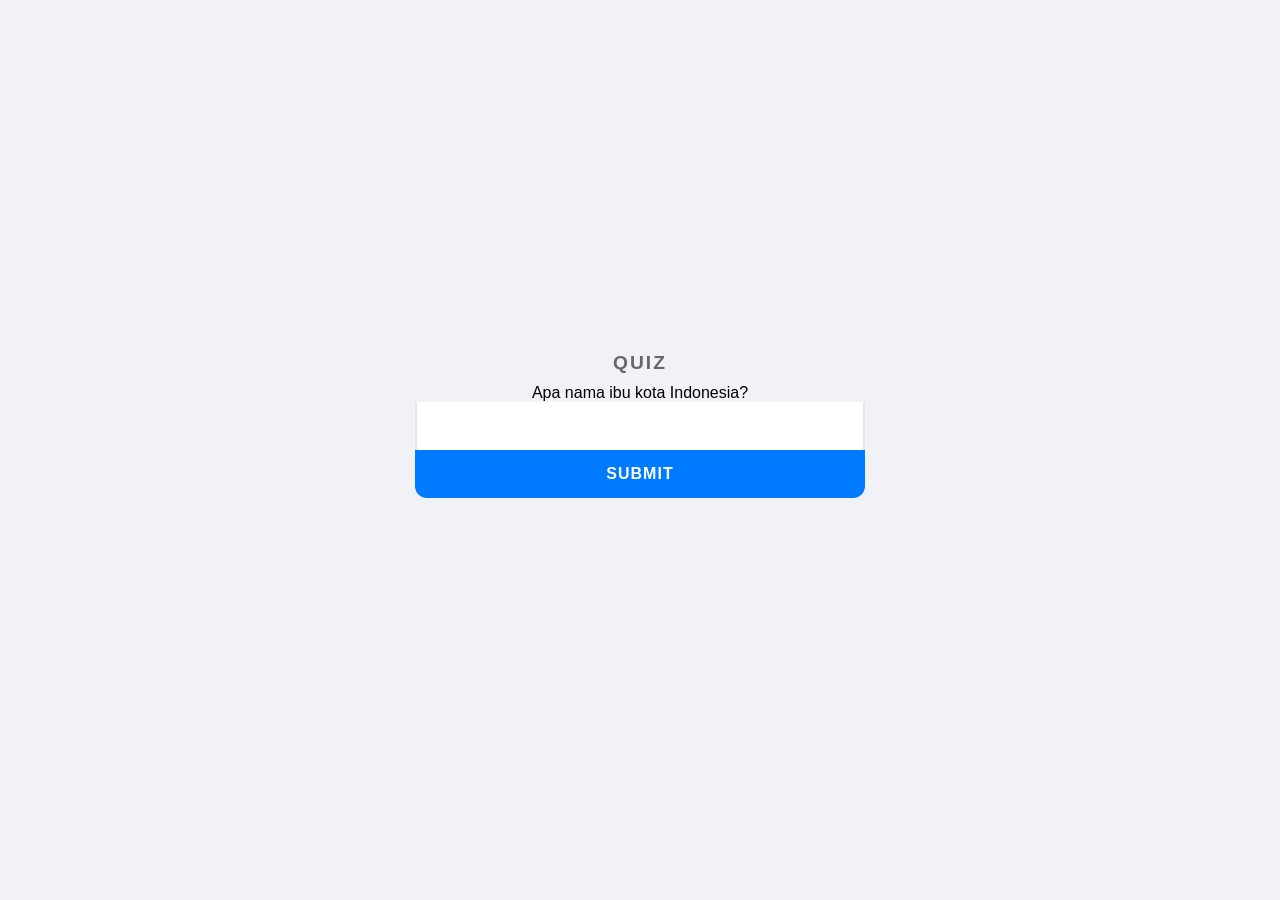
==== index.html @ 9b990f70 "test" ====
<!DOCTYPE html>
<html lang="en">
<head>
    <meta charset="UTF-8">
    <meta name="viewport" content="width=device-width, initial-scale=1.0">
    <title>quiz kecil kecilan</title>
    <style>
    /* 1. Reset Dasar & Font */
    * {
        margin: 0;
        padding: 0;
        box-sizing: border-box;
        font-family: 'Segoe UI', Tahoma, Geneva, Verdana, sans-serif;
    }

    /* 2. Layout Background Utama */
    body {
        background-color: #f0f2f5;
        min-height: 100vh;
        display: flex;
        flex-direction: column;
        justify-content: center;
        align-items: center;
        padding: 20px;
    }

    /* Header Judul Kuis Utama */
    body > h2:first-of-type {
        font-size: 1.2rem;
        text-transform: uppercase;
        letter-spacing: 2px;
        color: #65676b;
        margin-bottom: 10px;
    }

    /* 3. Wadah Kuis (Quiz Card) */
    /* Membuat semua elemen di dalam body menyatu dalam satu kotak rapi */
    body > h2:nth-of-type(2), 
    #inputUser, 
    #submitBtn, 
    #result {
        width: 100%;
        max-width: 450px;
    }

    /* Pertanyaan Kuis */
    body > h2:nth-of-type(2) {
        background-color: #ffffff;
        color: #1c1e21;
        font-size: 1.4rem;
        font-weight: 600;
        padding: 30px 25px 20px 25px;
        border-radius: 12px 12px 0 0;
        text-align: center;
        border-bottom: 1px solid #e4e6eb;
    }

    /* 4. Elemen Input Teks */
    #inputUser {
        background-color: #ffffff;
        border: 2px solid #e4e6eb;
        padding: 15px;
        font-size: 1rem;
        outline: none;
        transition: all 0.3s ease;
        text-align: center;
        border-top: none;
        border-bottom: none;
    }

    /* Efek saat kolom input diklik oleh user */
    #inputUser:focus {
        border-color: #007bff;
        background-color: #f8f9fa;
    }

    /* 5. Tombol Submit */
    #submitBtn {
        background-color: #007bff;
        color: white;
        border: none;
        padding: 15px;
        font-size: 1rem;
        font-weight: bold;
        cursor: pointer;
        border-radius: 0 0 12px 12px;
        transition: background-color 0.2s ease;
        text-transform: uppercase;
        letter-spacing: 1px;
    }

    /* Efek saat tombol diarahkan kursor (hover) */
    #submitBtn:hover {
        background-color: #0056b3;
    }

    /* Efek saat tombol ditekan */
    #submitBtn:active {
        transform: scale(0.98);
    }

    /* 6. Kotak Penampung Hasil (Result) */
    #result {
        margin-top: 20px;
        padding: 15px;
        border-radius: 8px;
        text-align: center;
        font-weight: 600;
        font-size: 1.1rem;
        transition: all 0.3s ease;
    }
</style>

</head>
<body>
    <h2>quiz</h2>
    <div id="quiz"></div>
    <input id="inputUser" type="text">
    <button id="submitBtn">submit</button>
    <div id="result"></div>
    <script src="index.js"></script>
</body>
</html>
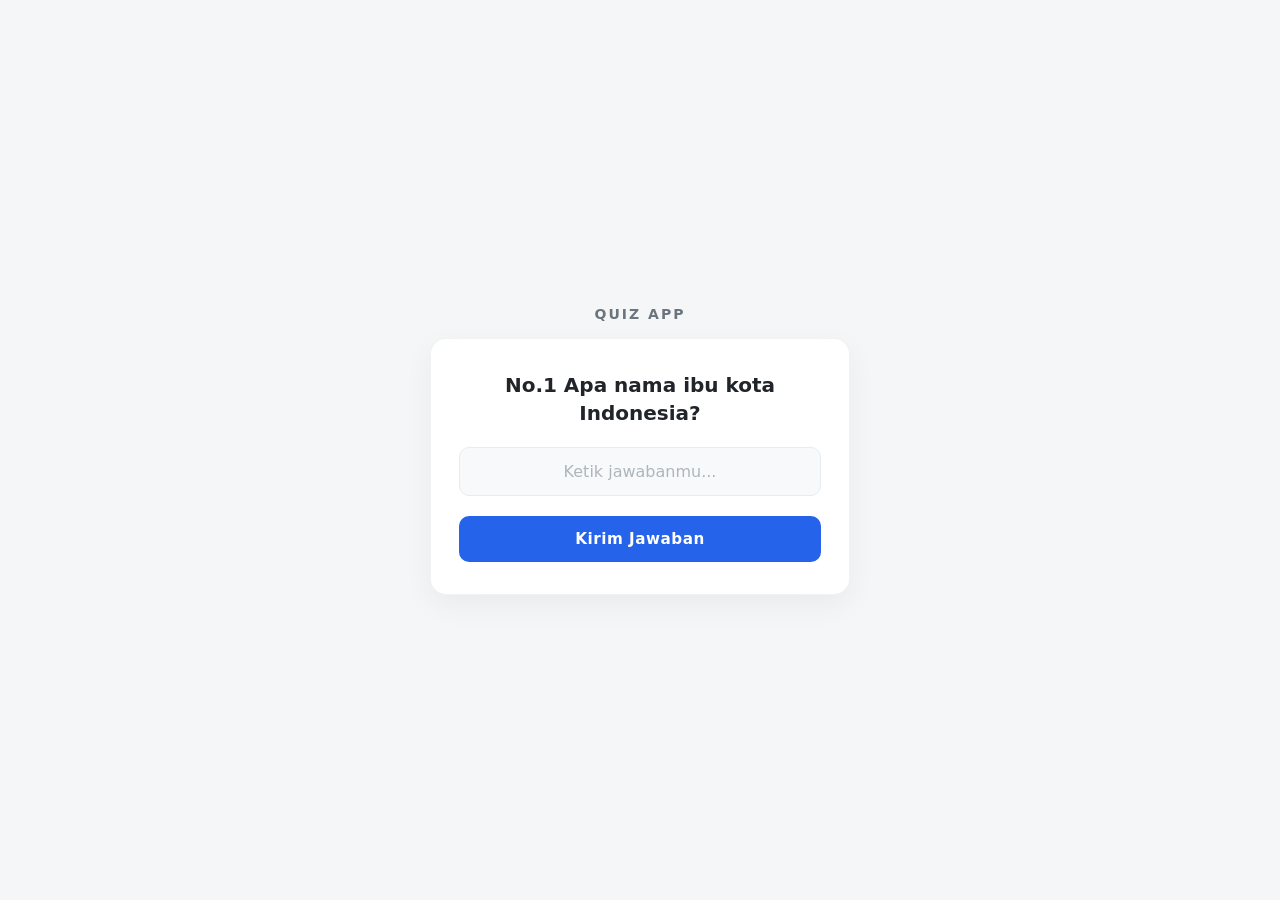
==== commit fd1ddfcc: "feat: sekarang notifikasi salah,benar,invalid pakai function dan settimeout yang lebih rapih dan men" ====
--- a/index.html
+++ b/index.html
@@ -1,123 +1,163 @@
 <!DOCTYPE html>
-<html lang="en">
+<html lang="id">
 <head>
     <meta charset="UTF-8">
     <meta name="viewport" content="width=device-width, initial-scale=1.0">
-    <title>quiz kecil kecilan</title>
+    <title>Quiz Kecil-Kecilan</title>
     <style>
-    /* 1. Reset Dasar & Font */
-    * {
-        margin: 0;
-        padding: 0;
-        box-sizing: border-box;
-        font-family: 'Segoe UI', Tahoma, Geneva, Verdana, sans-serif;
-    }
+        /* 1. Reset & Font Utama */
+        * {
+            margin: 0;
+            padding: 0;
+            box-sizing: border-box;
+            font-family: 'Inter', system-ui, -apple-system, BlinkMacSystemFont, 'Segoe UI', Roboto, sans-serif;
+        }
 
-    /* 2. Layout Background Utama */
-    body {
-        background-color: #f0f2f5;
-        min-height: 100vh;
-        display: flex;
-        flex-direction: column;
-        justify-content: center;
-        align-items: center;
-        padding: 20px;
-    }
+        /* 2. Layout Background Utama */
+        body {
+            background-color: #f4f6f8;
+            color: #1a1d20;
+            min-height: 100vh;
+            display: flex;
+            flex-direction: column;
+            justify-content: center;
+            align-items: center;
+            padding: 20px;
+        }
 
-    /* Header Judul Kuis Utama */
-    body > h2:first-of-type {
-        font-size: 1.2rem;
-        text-transform: uppercase;
-        letter-spacing: 2px;
-        color: #65676b;
-        margin-bottom: 10px;
-    }
+        /* Header Judul Utama */
+        body > h2:first-of-type {
+            font-size: 0.875rem;
+            text-transform: uppercase;
+            letter-spacing: 2px;
+            color: #6c757d;
+            font-weight: 700;
+            margin-bottom: 16px;
+        }
 
-    /* 3. Wadah Kuis (Quiz Card) */
-    /* Membuat semua elemen di dalam body menyatu dalam satu kotak rapi */
-    body > h2:nth-of-type(2), 
-    #inputUser, 
-    #submitBtn, 
-    #result {
-        width: 100%;
-        max-width: 450px;
-    }
+        /* 3. Kartu Kuis Utama (Wrapper) */
+        .quiz-card {
+            background: #ffffff;
+            width: 100%;
+            max-width: 420px;
+            border-radius: 16px;
+            padding: 32px 28px;
+            box-shadow: 0 10px 30px rgba(0, 0, 0, 0.05);
+            border: 1px solid rgba(0, 0, 0, 0.05);
+            display: flex;
+            flex-direction: column;
+            gap: 20px;
+        }
 
-    /* Pertanyaan Kuis */
-    body > h2:nth-of-type(2) {
-        background-color: #ffffff;
-        color: #1c1e21;
-        font-size: 1.4rem;
-        font-weight: 600;
-        padding: 30px 25px 20px 25px;
-        border-radius: 12px 12px 0 0;
-        text-align: center;
-        border-bottom: 1px solid #e4e6eb;
-    }
+        /* Pertanyaan Kuis */
+        #quiz {
+            font-size: 1.25rem;
+            font-weight: 600;
+            color: #212529;
+            text-align: center;
+            line-height: 1.4;
+        }
 
-    /* 4. Elemen Input Teks */
-    #inputUser {
-        background-color: #ffffff;
-        border: 2px solid #e4e6eb;
-        padding: 15px;
-        font-size: 1rem;
-        outline: none;
-        transition: all 0.3s ease;
-        text-align: center;
-        border-top: none;
-        border-bottom: none;
-    }
+        /* 4. Elemen Input Teks */
+        #inputUser {
+            width: 100%;
+            background-color: #f8f9fa;
+            border: 1.5px solid #e9ecef;
+            padding: 14px 16px;
+            font-size: 1rem;
+            border-radius: 10px;
+            outline: none;
+            transition: all 0.2s ease;
+            text-align: center;
+            color: #212529;
+        }
 
-    /* Efek saat kolom input diklik oleh user */
-    #inputUser:focus {
-        border-color: #007bff;
-        background-color: #f8f9fa;
-    }
+        #inputUser::placeholder {
+            color: #adb5bd;
+        }
 
-    /* 5. Tombol Submit */
-    #submitBtn {
-        background-color: #007bff;
-        color: white;
-        border: none;
-        padding: 15px;
-        font-size: 1rem;
-        font-weight: bold;
-        cursor: pointer;
-        border-radius: 0 0 12px 12px;
-        transition: background-color 0.2s ease;
-        text-transform: uppercase;
-        letter-spacing: 1px;
-    }
+        /* Efek Focus Input */
+        #inputUser:focus {
+            border-color: #3b82f6;
+            background-color: #ffffff;
+            box-shadow: 0 0 0 4px rgba(59, 130, 246, 0.15);
+        }
 
-    /* Efek saat tombol diarahkan kursor (hover) */
-    #submitBtn:hover {
-        background-color: #0056b3;
-    }
+        /* 5. Tombol Submit */
+        #submitBtn {
+            width: 100%;
+            background-color: #2563eb;
+            color: #ffffff;
+            border: none;
+            padding: 14px;
+            font-size: 0.95rem;
+            font-weight: 600;
+            cursor: pointer;
+            border-radius: 10px;
+            transition: all 0.2s ease;
+            letter-spacing: 0.5px;
+        }
 
-    /* Efek saat tombol ditekan */
-    #submitBtn:active {
-        transform: scale(0.98);
-    }
+        #submitBtn:hover {
+            background-color: #1d4ed8;
+            box-shadow: 0 4px 12px rgba(37, 99, 235, 0.25);
+        }
 
-    /* 6. Kotak Penampung Hasil (Result) */
-    #result {
-        margin-top: 20px;
-        padding: 15px;
-        border-radius: 8px;
-        text-align: center;
-        font-weight: 600;
-        font-size: 1.1rem;
-        transition: all 0.3s ease;
-    }
-</style>
+        #submitBtn:active {
+            transform: scale(0.98);
+        }
 
+        /* 6. Kotak Penampung Hasil (Result) */
+        #result {
+            width: 100%;
+            max-width: 420px;
+            margin-top: 16px;
+            padding: 14px;
+            border-radius: 10px;
+            text-align: center;
+            font-weight: 600;
+            font-size: 0.95rem;
+            transition: all 0.3s ease;
+            display: none; /* Sembunyikan jika belum ada isi */
+        }
+
+        /* Class bantuan yang bisa kamu panggil via index.js */
+        #result.correct {
+            display: block;
+            background-color: #d1fae5;
+            color: #065f46;
+            border: 1px solid #a7f3d0;
+        }
+
+        #result.wrong {
+            display: block;
+            background-color: #fee2e2;
+            color: #991b1b;
+            border: 1px solid #fca5a5;
+        }
+        /* Style untuk kondisi input tidak valid / kosong */
+        #result.invalid {
+            display: block;
+            background-color: #fffbebf5; /* Kuning soft */
+            color: #b45309;             /* Teks oranye gelap */
+            border: 1px solid #fcd34d;  /* Border kuning emas */
+        }
+
+
+    </style>
 </head>
 <body>
-    <h2>quiz</h2>
-    <div id="quiz"></div>
-    <input id="inputUser" type="text">
-    <button id="submitBtn">submit</button>
+
+    <h2>Quiz App</h2>
+
+    <main class="quiz-card">
+        <div id="quiz">Pertanyaan kuis akan muncul di sini...</div>
+        <input id="inputUser" type="text" placeholder="Ketik jawabanmu..." autocomplete="off">
+        <button id="submitBtn">Kirim Jawaban</button>
+    </main>
+
     <div id="result"></div>
+
     <script src="index.js"></script>
 </body>
-</html>
+</html>
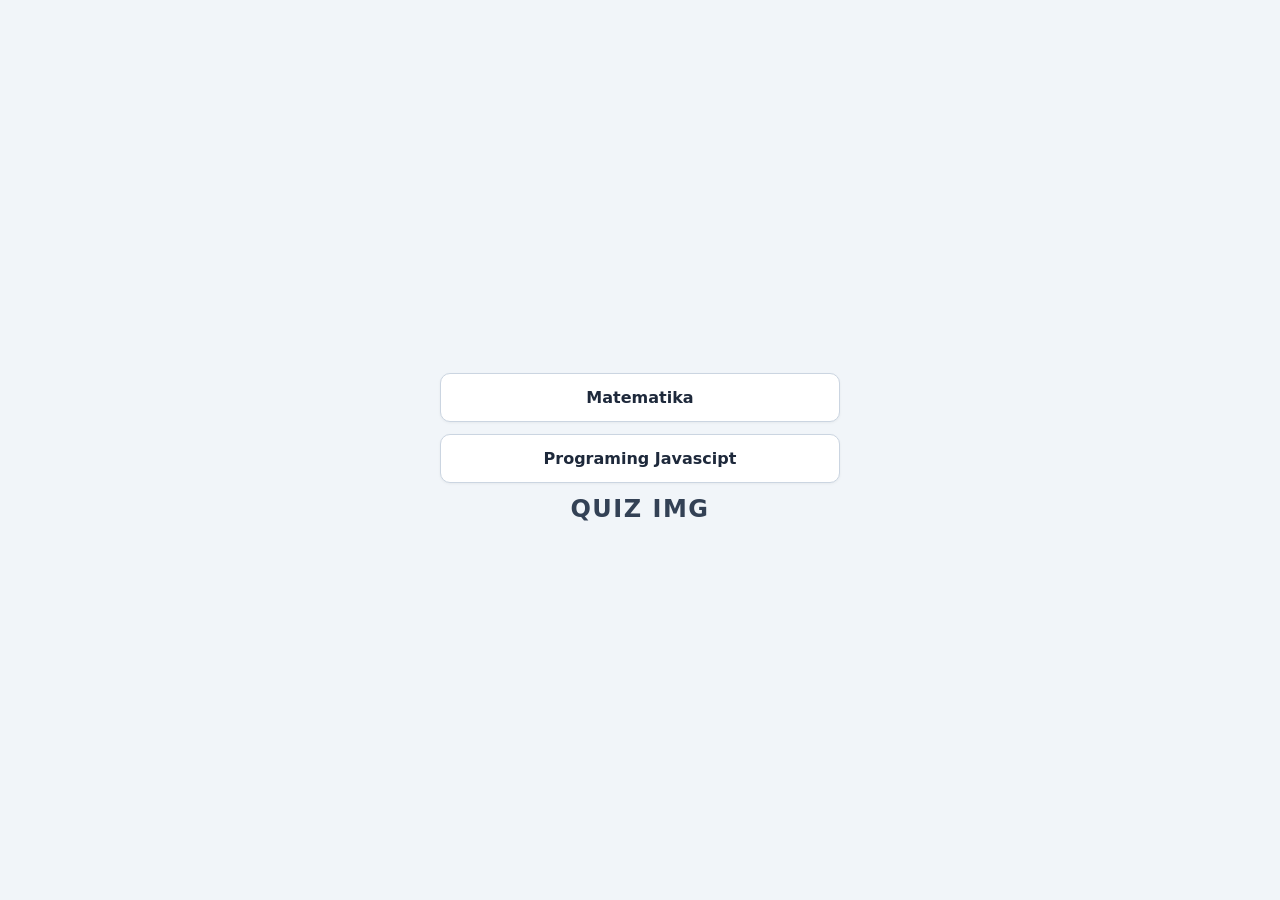
==== commit 0ca5a6f6: "tambah fitur pilih mapel" ====
--- a/index.html
+++ b/index.html
@@ -1,163 +1,23 @@
 <!DOCTYPE html>
-<html lang="id">
+<html lang="en">
 <head>
     <meta charset="UTF-8">
     <meta name="viewport" content="width=device-width, initial-scale=1.0">
-    <title>Quiz Kecil-Kecilan</title>
-    <style>
-        /* 1. Reset & Font Utama */
-        * {
-            margin: 0;
-            padding: 0;
-            box-sizing: border-box;
-            font-family: 'Inter', system-ui, -apple-system, BlinkMacSystemFont, 'Segoe UI', Roboto, sans-serif;
-        }
-
-        /* 2. Layout Background Utama */
-        body {
-            background-color: #f4f6f8;
-            color: #1a1d20;
-            min-height: 100vh;
-            display: flex;
-            flex-direction: column;
-            justify-content: center;
-            align-items: center;
-            padding: 20px;
-        }
-
-        /* Header Judul Utama */
-        body > h2:first-of-type {
-            font-size: 0.875rem;
-            text-transform: uppercase;
-            letter-spacing: 2px;
-            color: #6c757d;
-            font-weight: 700;
-            margin-bottom: 16px;
-        }
-
-        /* 3. Kartu Kuis Utama (Wrapper) */
-        .quiz-card {
-            background: #ffffff;
-            width: 100%;
-            max-width: 420px;
-            border-radius: 16px;
-            padding: 32px 28px;
-            box-shadow: 0 10px 30px rgba(0, 0, 0, 0.05);
-            border: 1px solid rgba(0, 0, 0, 0.05);
-            display: flex;
-            flex-direction: column;
-            gap: 20px;
-        }
-
-        /* Pertanyaan Kuis */
-        #quiz {
-            font-size: 1.25rem;
-            font-weight: 600;
-            color: #212529;
-            text-align: center;
-            line-height: 1.4;
-        }
-
-        /* 4. Elemen Input Teks */
-        #inputUser {
-            width: 100%;
-            background-color: #f8f9fa;
-            border: 1.5px solid #e9ecef;
-            padding: 14px 16px;
-            font-size: 1rem;
-            border-radius: 10px;
-            outline: none;
-            transition: all 0.2s ease;
-            text-align: center;
-            color: #212529;
-        }
-
-        #inputUser::placeholder {
-            color: #adb5bd;
-        }
-
-        /* Efek Focus Input */
-        #inputUser:focus {
-            border-color: #3b82f6;
-            background-color: #ffffff;
-            box-shadow: 0 0 0 4px rgba(59, 130, 246, 0.15);
-        }
-
-        /* 5. Tombol Submit */
-        #submitBtn {
-            width: 100%;
-            background-color: #2563eb;
-            color: #ffffff;
-            border: none;
-            padding: 14px;
-            font-size: 0.95rem;
-            font-weight: 600;
-            cursor: pointer;
-            border-radius: 10px;
-            transition: all 0.2s ease;
-            letter-spacing: 0.5px;
-        }
-
-        #submitBtn:hover {
-            background-color: #1d4ed8;
-            box-shadow: 0 4px 12px rgba(37, 99, 235, 0.25);
-        }
-
-        #submitBtn:active {
-            transform: scale(0.98);
-        }
-
-        /* 6. Kotak Penampung Hasil (Result) */
-        #result {
-            width: 100%;
-            max-width: 420px;
-            margin-top: 16px;
-            padding: 14px;
-            border-radius: 10px;
-            text-align: center;
-            font-weight: 600;
-            font-size: 0.95rem;
-            transition: all 0.3s ease;
-            display: none; /* Sembunyikan jika belum ada isi */
-        }
-
-        /* Class bantuan yang bisa kamu panggil via index.js */
-        #result.correct {
-            display: block;
-            background-color: #d1fae5;
-            color: #065f46;
-            border: 1px solid #a7f3d0;
-        }
-
-        #result.wrong {
-            display: block;
-            background-color: #fee2e2;
-            color: #991b1b;
-            border: 1px solid #fca5a5;
-        }
-        /* Style untuk kondisi input tidak valid / kosong */
-        #result.invalid {
-            display: block;
-            background-color: #fffbebf5; /* Kuning soft */
-            color: #b45309;             /* Teks oranye gelap */
-            border: 1px solid #fcd34d;  /* Border kuning emas */
-        }
-
-
-    </style>
+    <title>quiz kecil kecilan</title>
+    <link rel="stylesheet" href="style.css">
 </head>
 <body>
-
-    <h2>Quiz App</h2>
-
-    <main class="quiz-card">
-        <div id="quiz">Pertanyaan kuis akan muncul di sini...</div>
-        <input id="inputUser" type="text" placeholder="Ketik jawabanmu..." autocomplete="off">
-        <button id="submitBtn">Kirim Jawaban</button>
-    </main>
-
-    <div id="result"></div>
-
-    <script src="index.js"></script>
+    <button id="matematika">Matematika</button>
+    <button id="javascript">Programing Javascipt</button>
+    <h2>quiz IMG</h2>
+    <div id="scor" class="hidden">skor</div>
+    <div id="quizContainer" class="hidden">
+        <div id="categoryTitle"></div>
+        <div id="questionPlace"></div>
+        <input id="inputUser" type="text">
+        <button id="submitBtn">submit</button>
+        <div id="result"></div>
+    </div>
+    <script src="script.js"></script>
 </body>
-</html>+</html>
--- a/style.css
+++ b/style.css
@@ -0,0 +1,179 @@
+* {
+    margin: 0;
+    padding: 0;
+    box-sizing: border-box;
+    font-family: 'Segoe UI', system-ui, -apple-system, sans-serif;
+}
+
+body {
+    background-color: #f1f5f9;
+    color: #0f172a;
+    min-height: 100vh;
+    display: flex;
+    flex-direction: column;
+    justify-content: center;
+    align-items: center;
+    padding: 24px 16px;
+    gap: 12px;
+}
+
+h2 {
+    font-size: 1.5rem;
+    font-weight: 700;
+    color: #334155;
+    text-transform: uppercase;
+    letter-spacing: 1.5px;
+    margin-bottom: 4px;
+}
+
+/* Tombol Kategori */
+#matematika,
+#javascript {
+    width: 100%;
+    max-width: 400px;
+    padding: 14px 20px;
+    font-size: 1rem;
+    font-weight: 600;
+    color: #1e293b;
+    background-color: #ffffff;
+    border: 1px solid #cbd5e1;
+    border-radius: 10px;
+    cursor: pointer;
+    transition: all 0.2s ease;
+    box-shadow: 0 1px 3px rgba(0, 0, 0, 0.05);
+}
+
+#matematika:hover,
+#javascript:hover {
+    border-color: #2563eb;
+    background-color: #eff6ff;
+    color: #2563eb;
+    transform: translateY(-2px);
+    box-shadow: 0 4px 12px rgba(37, 99, 235, 0.1);
+}
+
+#matematika:active,
+#javascript:active {
+    transform: translateY(0);
+}
+
+/* Skor Badge */
+#scor {
+    background-color: #dbeafe;
+    color: #1d4ed8;
+    font-weight: 700;
+    padding: 8px 20px;
+    border-radius: 20px;
+    font-size: 0.95rem;
+}
+
+/* Kartu Kuis Utama */
+#quizContainer {
+    width: 100%;
+    max-width: 400px;
+    background-color: #ffffff;
+    border-radius: 16px;
+    padding: 24px;
+    box-shadow: 0 10px 25px -5px rgba(0, 0, 0, 0.08);
+    border: 1px solid #e2e8f0;
+    display: flex;
+    flex-direction: column;
+    gap: 16px;
+}
+
+#categoryTitle {
+    font-size: 0.85rem;
+    font-weight: 700;
+    color: #2563eb;
+    text-transform: uppercase;
+    letter-spacing: 0.5px;
+}
+
+#questionPlace {
+    font-size: 1.1rem;
+    font-weight: 600;
+    color: #0f172a;
+    line-height: 1.5;
+}
+
+#inputUser {
+    width: 100%;
+    padding: 12px 16px;
+    font-size: 1rem;
+    border: 2px solid #e2e8f0;
+    border-radius: 8px;
+    outline: none;
+    transition: border-color 0.2s ease, box-shadow 0.2s ease;
+}
+
+#inputUser:focus {
+    border-color: #2563eb;
+    box-shadow: 0 0 0 3px rgba(37, 99, 235, 0.15);
+}
+
+#submitBtn {
+    width: 100%;
+    padding: 12px;
+    background-color: #2563eb;
+    color: #ffffff;
+    border: none;
+    border-radius: 8px;
+    font-size: 1rem;
+    font-weight: 600;
+    cursor: pointer;
+    text-transform: uppercase;
+    letter-spacing: 0.5px;
+    transition: background-color 0.2s ease, transform 0.1s ease;
+}
+
+#submitBtn:hover {
+    background-color: #1d4ed8;
+}
+
+#submitBtn:active {
+    transform: scale(0.98);
+}
+
+#result {
+    padding: 12px;
+    border-radius: 8px;
+    font-weight: 600;
+    text-align: center;
+    font-size: 0.95rem;
+    transition: all 0.2s ease;
+}
+
+/* ==========================================
+   Class Dinamis untuk Status Jawaban & Input
+   ========================================== */
+
+/* Jawaban Benar */
+.correct {
+    background-color: #dcfce7 !important;
+    color: #15803d !important;
+    border: 1px solid #86efac !important;
+}
+
+/* Jawaban Salah */
+.wrong {
+    background-color: #fee2e2 !important;
+    color: #b91c1c !important;
+    border: 1px solid #fca5a5 !important;
+}
+
+/* Input Tidak Valid / Kosong */
+.invalid {
+    background-color: #fef3c7 !important;
+    color: #b45309 !important;
+    border: 1px solid #fde68a !important;
+}
+
+/* Efek Border Merah/Peringatan Khusus Jika .invalid Dipasang di #inputUser */
+input.invalid {
+    border-color: #f59e0b !important;
+    box-shadow: 0 0 0 3px rgba(245, 158, 11, 0.2) !important;
+}
+
+.hidden {
+    display: none !important;
+}
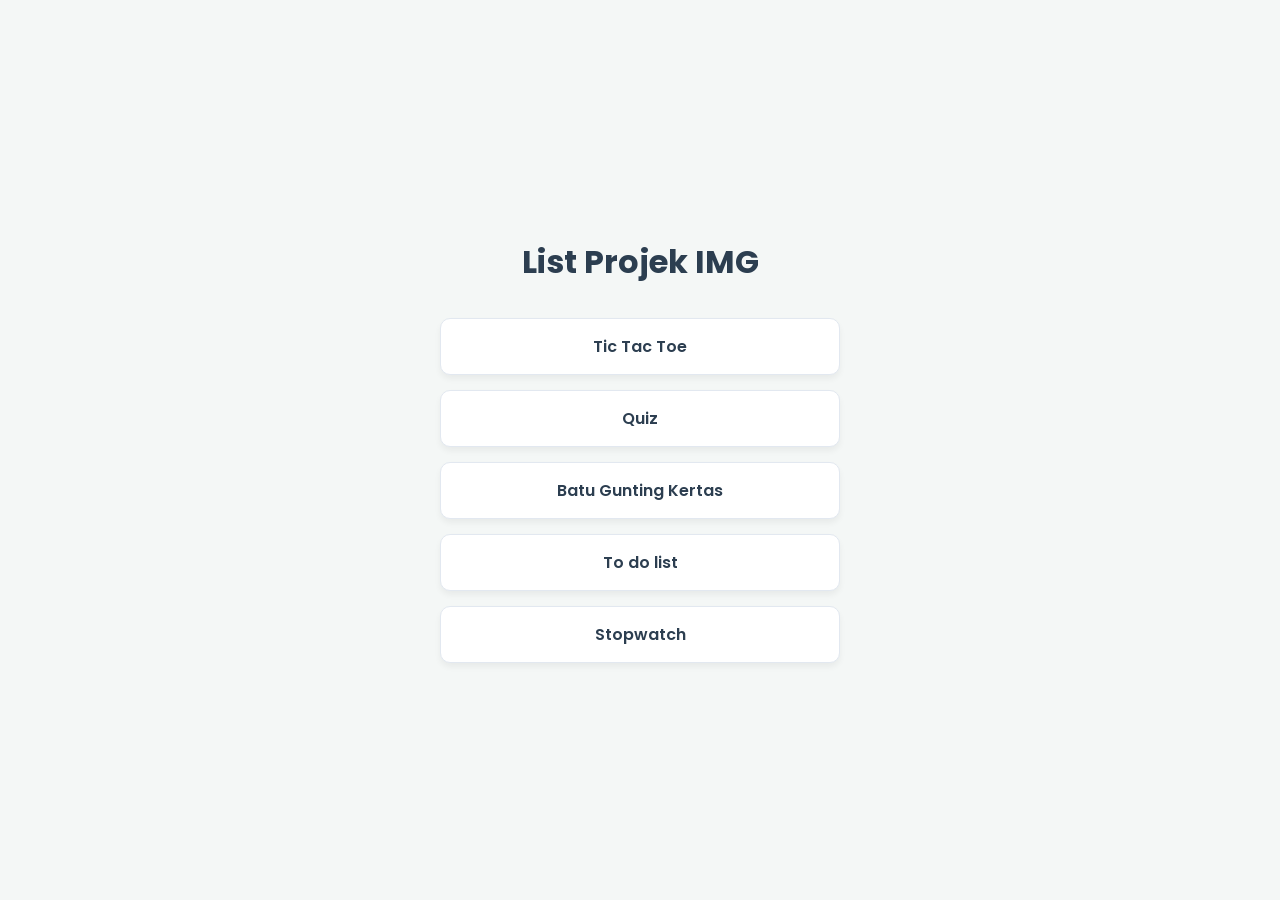
==== commit 603c0cd2: "keluarkan halaman utama ke root" ====
--- a/index.html
+++ b/index.html
@@ -3,21 +3,13 @@
 <head>
     <meta charset="UTF-8">
     <meta name="viewport" content="width=device-width, initial-scale=1.0">
-    <title>quiz kecil kecilan</title>
     <link rel="stylesheet" href="style.css">
+    <title>Halaman utama img</title>
 </head>
 <body>
-    <button id="matematika">Matematika</button>
-    <button id="javascript">Programing Javascipt</button>
-    <h2>quiz IMG</h2>
-    <div id="scor" class="hidden">skor</div>
-    <div id="quizContainer" class="hidden">
-        <div id="categoryTitle"></div>
-        <div id="questionPlace"></div>
-        <input id="inputUser" type="text">
-        <button id="submitBtn">submit</button>
-        <div id="result"></div>
+    <h1>List Projek IMG</h1>
+    <div id="adalah">
     </div>
-    <script src="script.js"></script>
+<script src="script.js"></script>
 </body>
-</html>
+</html>
--- a/style.css
+++ b/style.css
@@ -1,179 +1,66 @@
+/* Import Font dari Google Fonts */
+@import url('https://fonts.googleapis.com/css2?family=Poppins:wght@400;600&display=swap');
+
+/* Reset dasar */
 * {
     margin: 0;
     padding: 0;
     box-sizing: border-box;
-    font-family: 'Segoe UI', system-ui, -apple-system, sans-serif;
 }
 
 body {
-    background-color: #f1f5f9;
-    color: #0f172a;
+    font-family: 'Poppins', sans-serif;
+    background-color: #f4f7f6;
+    color: #333;
     min-height: 100vh;
     display: flex;
     flex-direction: column;
+    align-items: center;
     justify-content: center;
-    align-items: center;
-    padding: 24px 16px;
-    gap: 12px;
+    padding: 20px;
 }
 
-h2 {
-    font-size: 1.5rem;
-    font-weight: 700;
-    color: #334155;
-    text-transform: uppercase;
-    letter-spacing: 1.5px;
-    margin-bottom: 4px;
+/* Judul Utama */
+h1 {
+    font-size: 2rem;
+    margin-bottom: 2rem;
+    color: #2c3e50;
+    text-align: center;
 }
 
-/* Tombol Kategori */
-#matematika,
-#javascript {
+/* Container List Projek */
+#adalah {
+    display: flex;
+    flex-direction: column;
+    gap: 15px;
     width: 100%;
     max-width: 400px;
-    padding: 14px 20px;
-    font-size: 1rem;
-    font-weight: 600;
-    color: #1e293b;
-    background-color: #ffffff;
-    border: 1px solid #cbd5e1;
-    border-radius: 10px;
-    cursor: pointer;
-    transition: all 0.2s ease;
-    box-shadow: 0 1px 3px rgba(0, 0, 0, 0.05);
 }
 
-#matematika:hover,
-#javascript:hover {
-    border-color: #2563eb;
-    background-color: #eff6ff;
-    color: #2563eb;
-    transform: translateY(-2px);
-    box-shadow: 0 4px 12px rgba(37, 99, 235, 0.1);
+/* Styling Link / Tombol Projek */
+#adalah a {
+    display: block;
+    padding: 15px 20px;
+    background-color: #ffffff;
+    color: #2c3e50;
+    text-decoration: none;
+    font-weight: 600;
+    text-align: center;
+    border-radius: 10px;
+    box-shadow: 0 4px 6px rgba(0, 0, 0, 0.05);
+    transition: all 0.3s ease;
+    border: 1px solid #e2e8f0;
 }
 
-#matematika:active,
-#javascript:active {
-    transform: translateY(0);
+/* Efek Hover saat kursor diarahkan ke tombol */
+#adalah a:hover {
+    background-color: #3498db;
+    color: #ffffff;
+    transform: translateY(-3px);
+    box-shadow: 0 8px 15px rgba(52, 152, 219, 0.3);
 }
 
-/* Skor Badge */
-#scor {
-    background-color: #dbeafe;
-    color: #1d4ed8;
-    font-weight: 700;
-    padding: 8px 20px;
-    border-radius: 20px;
-    font-size: 0.95rem;
-}
-
-/* Kartu Kuis Utama */
-#quizContainer {
-    width: 100%;
-    max-width: 400px;
-    background-color: #ffffff;
-    border-radius: 16px;
-    padding: 24px;
-    box-shadow: 0 10px 25px -5px rgba(0, 0, 0, 0.08);
-    border: 1px solid #e2e8f0;
-    display: flex;
-    flex-direction: column;
-    gap: 16px;
-}
-
-#categoryTitle {
-    font-size: 0.85rem;
-    font-weight: 700;
-    color: #2563eb;
-    text-transform: uppercase;
-    letter-spacing: 0.5px;
-}
-
-#questionPlace {
-    font-size: 1.1rem;
-    font-weight: 600;
-    color: #0f172a;
-    line-height: 1.5;
-}
-
-#inputUser {
-    width: 100%;
-    padding: 12px 16px;
-    font-size: 1rem;
-    border: 2px solid #e2e8f0;
-    border-radius: 8px;
-    outline: none;
-    transition: border-color 0.2s ease, box-shadow 0.2s ease;
-}
-
-#inputUser:focus {
-    border-color: #2563eb;
-    box-shadow: 0 0 0 3px rgba(37, 99, 235, 0.15);
-}
-
-#submitBtn {
-    width: 100%;
-    padding: 12px;
-    background-color: #2563eb;
-    color: #ffffff;
-    border: none;
-    border-radius: 8px;
-    font-size: 1rem;
-    font-weight: 600;
-    cursor: pointer;
-    text-transform: uppercase;
-    letter-spacing: 0.5px;
-    transition: background-color 0.2s ease, transform 0.1s ease;
-}
-
-#submitBtn:hover {
-    background-color: #1d4ed8;
-}
-
-#submitBtn:active {
-    transform: scale(0.98);
-}
-
-#result {
-    padding: 12px;
-    border-radius: 8px;
-    font-weight: 600;
-    text-align: center;
-    font-size: 0.95rem;
-    transition: all 0.2s ease;
-}
-
-/* ==========================================
-   Class Dinamis untuk Status Jawaban & Input
-   ========================================== */
-
-/* Jawaban Benar */
-.correct {
-    background-color: #dcfce7 !important;
-    color: #15803d !important;
-    border: 1px solid #86efac !important;
-}
-
-/* Jawaban Salah */
-.wrong {
-    background-color: #fee2e2 !important;
-    color: #b91c1c !important;
-    border: 1px solid #fca5a5 !important;
-}
-
-/* Input Tidak Valid / Kosong */
-.invalid {
-    background-color: #fef3c7 !important;
-    color: #b45309 !important;
-    border: 1px solid #fde68a !important;
-}
-
-/* Efek Border Merah/Peringatan Khusus Jika .invalid Dipasang di #inputUser */
-input.invalid {
-    border-color: #f59e0b !important;
-    box-shadow: 0 0 0 3px rgba(245, 158, 11, 0.2) !important;
-}
-
-.hidden {
-    display: none !important;
+/* Sembunyikan elemen <br> dari JS agar tata letak CSS Flexbox bekerja sempurna */
+#adalah br {
+    display: none;
 }
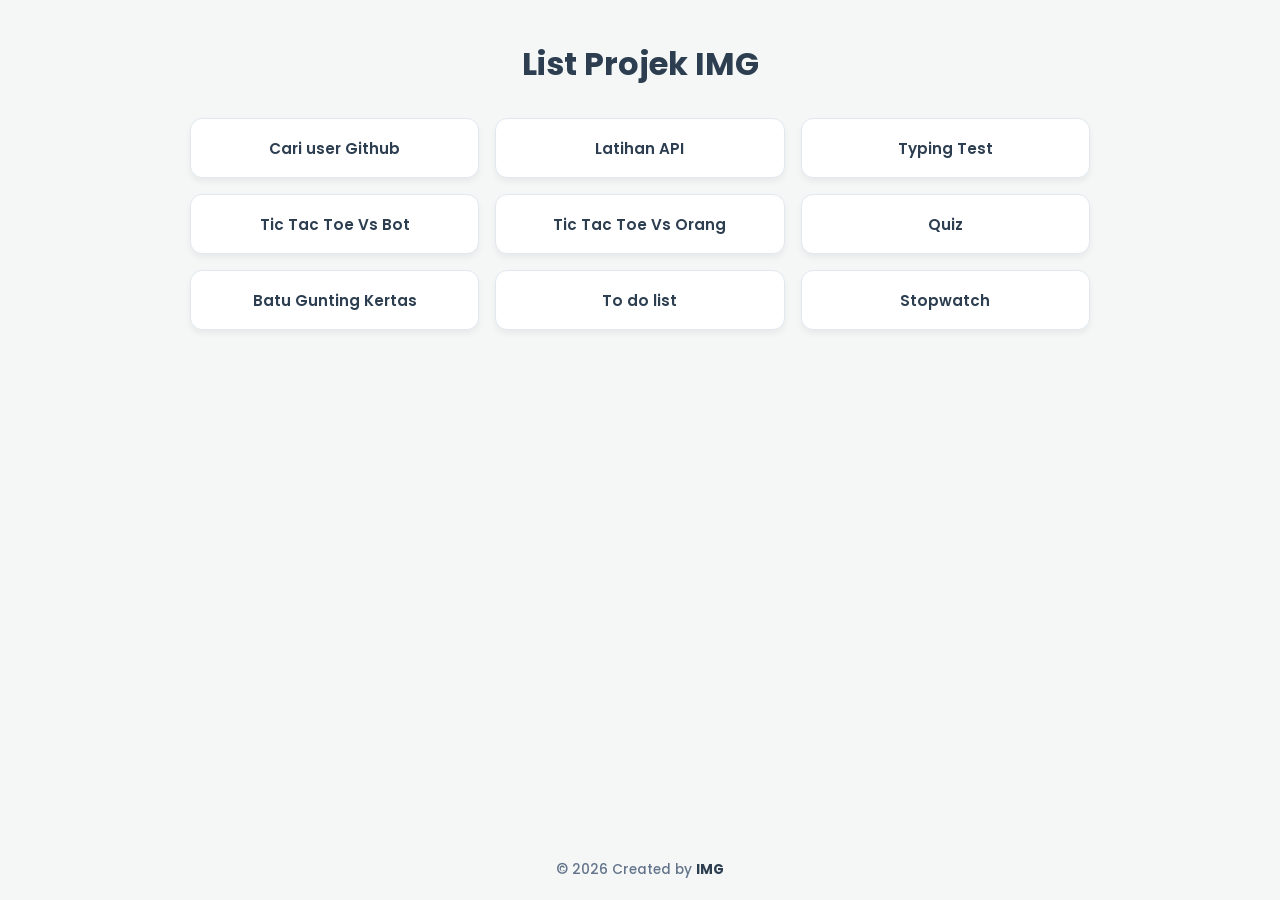
==== commit b5831c26: "2 projek fetch api" ====
--- a/index.html
+++ b/index.html
@@ -7,9 +7,17 @@
     <title>Halaman utama img</title>
 </head>
 <body>
-    <h1>List Projek IMG</h1>
-    <div id="adalah">
+    <div class="wrapper">
+        <h1>List Projek IMG</h1>
+        <div id="adalah">
+        </div>
     </div>
-<script src="script.js"></script>
+
+    <!-- Footer Credit -->
+    <footer>
+        <p>&copy; 2026 Created by <span>IMG</span></p>
+    </footer>
+
+    <script src="script.js"></script>
 </body>
 </html>
--- a/style.css
+++ b/style.css
@@ -1,7 +1,7 @@
 /* Import Font dari Google Fonts */
-@import url('https://fonts.googleapis.com/css2?family=Poppins:wght@400;600&display=swap');
+@import url('https://fonts.googleapis.com/css2?family=Poppins:wght@400;500;600;700&display=swap');
 
-/* Reset dasar */
+/* Reset Dasar */
 * {
     margin: 0;
     padding: 0;
@@ -16,51 +16,83 @@
     display: flex;
     flex-direction: column;
     align-items: center;
-    justify-content: center;
-    padding: 20px;
+    justify-content: space-between; /* Memastikan footer selalu berada di paling bawah */
+    padding: 40px 20px 20px 20px;
+}
+
+/* Container Pembungkus */
+.wrapper {
+    width: 100%;
+    max-width: 900px;
 }
 
 /* Judul Utama */
 h1 {
     font-size: 2rem;
-    margin-bottom: 2rem;
+    font-weight: 700;
     color: #2c3e50;
     text-align: center;
+    margin-bottom: 30px;
 }
 
-/* Container List Projek */
+/* Grid Layout untuk Menghemat Ruang Vertikal */
 #adalah {
-    display: flex;
-    flex-direction: column;
-    gap: 15px;
+    display: grid;
+    grid-template-columns: repeat(auto-fill, minmax(240px, 1fr));
+    gap: 16px;
     width: 100%;
-    max-width: 400px;
 }
 
-/* Styling Link / Tombol Projek */
+/* Sembunyikan tag <br> buatan JavaScript */
+#adalah br {
+    display: none;
+}
+
+/* Tombol Kartu Projek */
 #adalah a {
-    display: block;
-    padding: 15px 20px;
+    display: flex;
+    align-items: center;
+    justify-content: center;
+    padding: 16px 20px;
     background-color: #ffffff;
     color: #2c3e50;
     text-decoration: none;
+    font-size: 0.95rem;
     font-weight: 600;
     text-align: center;
-    border-radius: 10px;
+    border-radius: 12px;
     box-shadow: 0 4px 6px rgba(0, 0, 0, 0.05);
-    transition: all 0.3s ease;
     border: 1px solid #e2e8f0;
+    transition: all 0.3s cubic-bezier(0.4, 0, 0.2, 1);
+    min-height: 60px;
 }
 
-/* Efek Hover saat kursor diarahkan ke tombol */
+/* Efek Hover Kartu */
 #adalah a:hover {
     background-color: #3498db;
     color: #ffffff;
     transform: translateY(-3px);
-    box-shadow: 0 8px 15px rgba(52, 152, 219, 0.3);
+    box-shadow: 0 8px 18px rgba(52, 152, 219, 0.35);
+    border-color: #3498db;
 }
 
-/* Sembunyikan elemen <br> dari JS agar tata letak CSS Flexbox bekerja sempurna */
-#adalah br {
-    display: none;
+/* Efek Tekan Kartu */
+#adalah a:active {
+    transform: translateY(-1px);
+}
+
+/* ==========================================
+   STYLING FOOTER CREDIT
+   ========================================== */
+footer {
+    margin-top: 40px;
+    text-align: center;
+    font-size: 0.85rem;
+    color: #64748b;
+    font-weight: 500;
+}
+
+footer span {
+    color: #2c3e50;
+    font-weight: 700;
 }
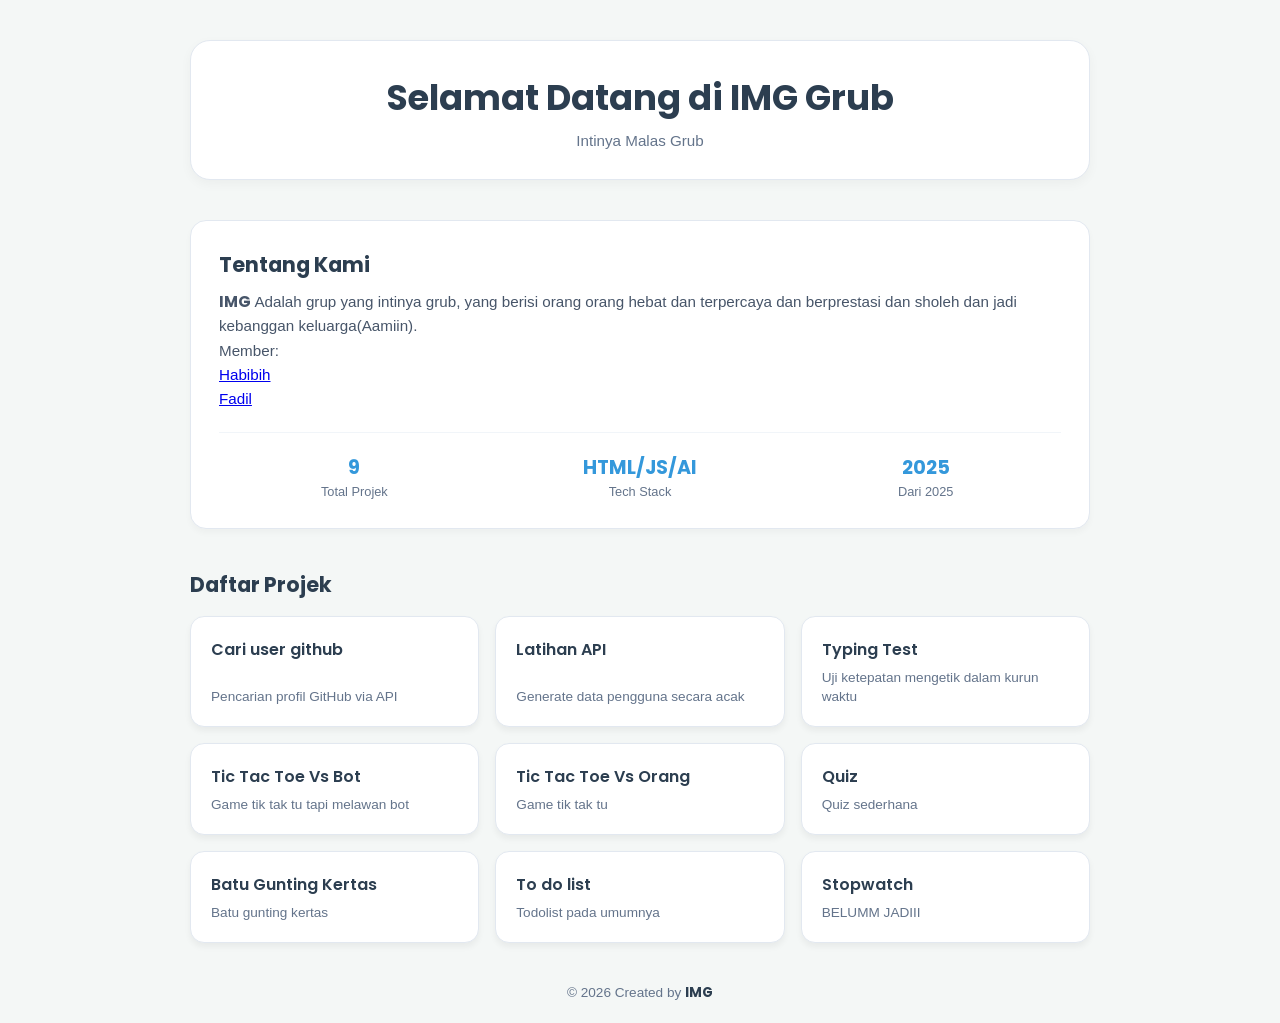
==== commit 14d805a2: "enter untuk github search dan upgrade halaman utama" ====
--- a/index.html
+++ b/index.html
@@ -4,13 +4,50 @@
     <meta charset="UTF-8">
     <meta name="viewport" content="width=device-width, initial-scale=1.0">
     <link rel="stylesheet" href="style.css">
-    <title>Halaman utama img</title>
+    <title>IMG</title>
 </head>
 <body>
     <div class="wrapper">
-        <h1>List Projek IMG</h1>
-        <div id="adalah">
-        </div>
+        
+        <!-- Hero Section -->
+        <header class="hero">
+            <h1>Selamat Datang di IMG Grub</h1>
+            <p class="subtitle">Intinya Malas Grub</p>
+        </header>
+
+        <!-- About Us Section -->
+        <section class="about-section">
+            <h2>Tentang Kami</h2>
+            <p>
+                <strong>IMG</strong> Adalah grup yang intinya grub, yang berisi orang orang hebat dan terpercaya dan berprestasi dan sholeh dan jadi kebanggan keluarga(Aamiin).<br>
+                Member: <br>
+                <a href="https://github.com/BelugaLink">Habibih</a> <br>
+                <a href="https://github.com/dilfaaa">Fadil</a>
+            </p>
+
+            <!-- Quick Stats -->
+            <div class="stats-container">
+                <div class="stat-item">
+                    <span class="stat-number" id="totalProjek">0</span>
+                    <span class="stat-label">Total Projek</span>
+                </div>
+                <div class="stat-item">
+                    <span class="stat-number">HTML/JS/AI</span>
+                    <span class="stat-label">Tech Stack</span>
+                </div>
+                <div class="stat-item">
+                    <span class="stat-number">2025</span>
+                    <span class="stat-label">Dari 2025</span>
+                </div>
+            </div>
+        </section>
+
+        <!-- Main Projects Grid Section -->
+        <section class="projek-section">
+            <h2>Daftar Projek</h2>
+            <div id="adalah"></div>
+        </section>
+
     </div>
 
     <!-- Footer Credit -->
--- a/style.css
+++ b/style.css
@@ -16,83 +16,175 @@
     display: flex;
     flex-direction: column;
     align-items: center;
-    justify-content: space-between; /* Memastikan footer selalu berada di paling bawah */
+    justify-content: space-between;
     padding: 40px 20px 20px 20px;
 }
 
-/* Container Pembungkus */
 .wrapper {
     width: 100%;
     max-width: 900px;
+    display: flex;
+    flex-direction: column;
+    gap: 40px;
 }
 
-/* Judul Utama */
-h1 {
-    font-size: 2rem;
+/* ==========================================
+   HERO BANNER
+   ========================================== */
+.hero {
+    text-align: center;
+    padding: 30px 20px;
+    background: #ffffff;
+    border-radius: 20px;
+    border: 1px solid #e2e8f0;
+    box-shadow: 0 4px 12px rgba(0, 0, 0, 0.04);
+}
+
+.badge-hero {
+    display: inline-block;
+    padding: 4px 12px;
+    background-color: #e0f2fe;
+    color: #0369a1;
+    font-size: 0.8rem;
+    font-weight: 600;
+    border-radius: 20px;
+    margin-bottom: 12px;
+}
+
+.hero h1 {
+    font-size: 2.2rem;
     font-weight: 700;
     color: #2c3e50;
-    text-align: center;
-    margin-bottom: 30px;
+    margin-bottom: 8px;
 }
 
-/* Grid Layout untuk Menghemat Ruang Vertikal */
+.hero .subtitle {
+    font-size: 0.95rem;
+    color: #64748b;
+    max-width: 600px;
+    margin: 0 auto;
+}
+
+/* ==========================================
+   ABOUT US & STATS
+   ========================================== */
+.about-section {
+    background: #ffffff;
+    padding: 28px;
+    border-radius: 16px;
+    border: 1px solid #e2e8f0;
+    box-shadow: 0 4px 6px rgba(0, 0, 0, 0.03);
+}
+
+.about-section h2 {
+    font-size: 1.3rem;
+    color: #2c3e50;
+    margin-bottom: 10px;
+}
+
+.about-section p {
+    font-size: 0.95rem;
+    color: #475569;
+    line-height: 1.6;
+    margin-bottom: 20px;
+}
+
+.stats-container {
+    display: grid;
+    grid-template-columns: repeat(3, 1fr);
+    gap: 15px;
+    border-top: 1px solid #f1f5f9;
+    padding-top: 20px;
+}
+
+.stat-item {
+    text-align: center;
+}
+
+.stat-number {
+    display: block;
+    font-size: 1.2rem;
+    font-weight: 700;
+    color: #3498db;
+}
+
+.stat-label {
+    font-size: 0.8rem;
+    color: #64748b;
+}
+
+/* ==========================================
+   PROJEK GRID
+   ========================================== */
+.projek-section h2 {
+    font-size: 1.3rem;
+    color: #2c3e50;
+    margin-bottom: 16px;
+}
+
 #adalah {
     display: grid;
-    grid-template-columns: repeat(auto-fill, minmax(240px, 1fr));
+    grid-template-columns: repeat(auto-fill, minmax(260px, 1fr));
     gap: 16px;
     width: 100%;
 }
 
-/* Sembunyikan tag <br> buatan JavaScript */
 #adalah br {
     display: none;
 }
 
-/* Tombol Kartu Projek */
-#adalah a {
+.card-projek {
     display: flex;
-    align-items: center;
-    justify-content: center;
-    padding: 16px 20px;
+    flex-direction: column;
+    justify-content: space-between;
+    padding: 20px;
     background-color: #ffffff;
     color: #2c3e50;
     text-decoration: none;
-    font-size: 0.95rem;
-    font-weight: 600;
-    text-align: center;
-    border-radius: 12px;
+    border-radius: 14px;
     box-shadow: 0 4px 6px rgba(0, 0, 0, 0.05);
     border: 1px solid #e2e8f0;
     transition: all 0.3s cubic-bezier(0.4, 0, 0.2, 1);
-    min-height: 60px;
 }
 
-/* Efek Hover Kartu */
-#adalah a:hover {
-    background-color: #3498db;
-    color: #ffffff;
-    transform: translateY(-3px);
-    box-shadow: 0 8px 18px rgba(52, 152, 219, 0.35);
+.card-projek:hover {
+    transform: translateY(-4px);
+    box-shadow: 0 10px 20px rgba(52, 152, 219, 0.2);
     border-color: #3498db;
 }
 
-/* Efek Tekan Kartu */
-#adalah a:active {
-    transform: translateY(-1px);
+.card-title {
+    font-size: 1rem;
+    font-weight: 600;
+    color: #2c3e50;
+}
+
+.card-desc {
+    font-size: 0.85rem;
+    color: #64748b;
+    margin-top: 6px;
+    line-height: 1.4;
 }
 
 /* ==========================================
-   STYLING FOOTER CREDIT
+   FOOTER
    ========================================== */
 footer {
     margin-top: 40px;
     text-align: center;
     font-size: 0.85rem;
     color: #64748b;
-    font-weight: 500;
 }
 
 footer span {
     color: #2c3e50;
     font-weight: 700;
+}
+
+/* Responsive adjustment untuk layar kecil */
+@media (max-width: 600px) {
+    .stats-container {
+        grid-template-columns: 1fr;
+        gap: 12px;
+    }
 }
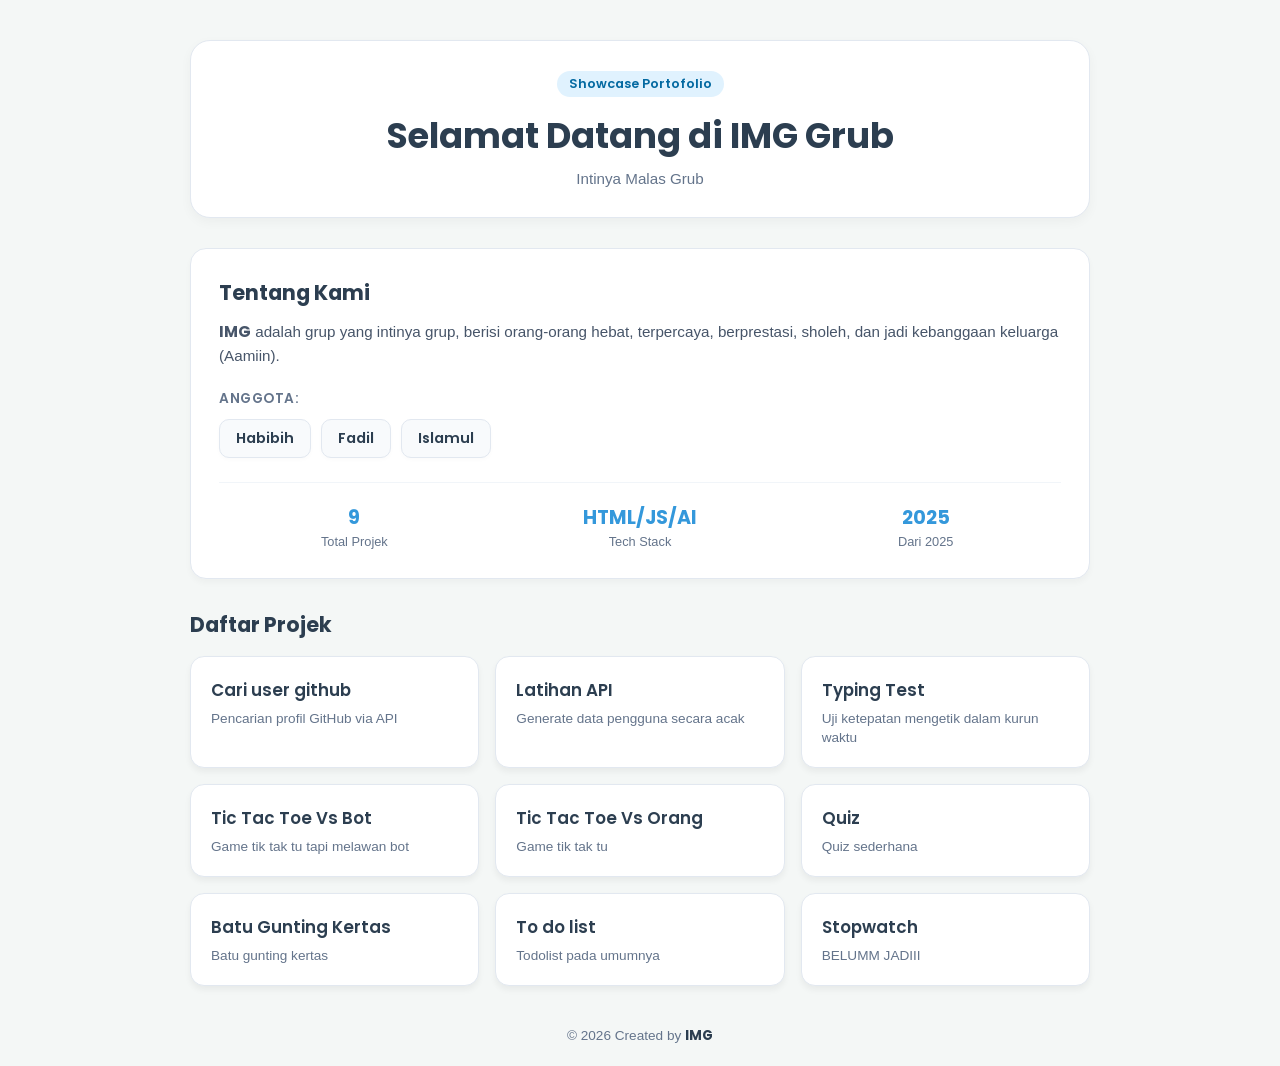
==== commit 7141947d: "upgrade halaman utama lagi" ====
--- a/index.html
+++ b/index.html
@@ -4,13 +4,14 @@
     <meta charset="UTF-8">
     <meta name="viewport" content="width=device-width, initial-scale=1.0">
     <link rel="stylesheet" href="style.css">
-    <title>IMG</title>
+    <title>IMG Grub</title>
 </head>
 <body>
     <div class="wrapper">
         
         <!-- Hero Section -->
         <header class="hero">
+            <span class="badge-hero">Showcase Portofolio</span>
             <h1>Selamat Datang di IMG Grub</h1>
             <p class="subtitle">Intinya Malas Grub</p>
         </header>
@@ -18,12 +19,25 @@
         <!-- About Us Section -->
         <section class="about-section">
             <h2>Tentang Kami</h2>
-            <p>
-                <strong>IMG</strong> Adalah grup yang intinya grub, yang berisi orang orang hebat dan terpercaya dan berprestasi dan sholeh dan jadi kebanggan keluarga(Aamiin).<br>
-                Member: <br>
-                <a href="https://github.com/BelugaLink">Habibih</a> <br>
-                <a href="https://github.com/dilfaaa">Fadil</a>
+            <p class="about-desc">
+                <strong>IMG</strong> adalah grup yang intinya grup, berisi orang-orang hebat, terpercaya, berprestasi, sholeh, dan jadi kebanggaan keluarga (Aamiin).
             </p>
+
+            <!-- List Member dengan Card / Badge -->
+            <div class="member-container">
+                <span class="member-title">Anggota:</span>
+                <div class="member-list">
+                    <a href="https://github.com/BelugaLink" target="_blank" rel="noopener noreferrer" class="member-card">
+                        Habibih
+                    </a>
+                    <a href="https://github.com/dilfaaa" target="_blank" rel="noopener noreferrer" class="member-card">
+                        Fadil
+                    </a>
+                    <a href="https://github.com/Wt40107" target="_blank" rel="noopener noreferrer" class="member-card">
+                        Islamul
+                    </a>
+                </div>
+            </div>
 
             <!-- Quick Stats -->
             <div class="stats-container">
--- a/style.css
+++ b/style.css
@@ -25,11 +25,11 @@
     max-width: 900px;
     display: flex;
     flex-direction: column;
-    gap: 40px;
-}
-
-/* ==========================================
-   HERO BANNER
+    gap: 30px;
+}
+
+/* ==========================================
+   HERO SECTION
    ========================================== */
 .hero {
     text-align: center;
@@ -61,12 +61,10 @@
 .hero .subtitle {
     font-size: 0.95rem;
     color: #64748b;
-    max-width: 600px;
-    margin: 0 auto;
-}
-
-/* ==========================================
-   ABOUT US & STATS
+}
+
+/* ==========================================
+   ABOUT US SECTION
    ========================================== */
 .about-section {
     background: #ffffff;
@@ -79,16 +77,61 @@
 .about-section h2 {
     font-size: 1.3rem;
     color: #2c3e50;
-    margin-bottom: 10px;
-}
-
-.about-section p {
+    margin-bottom: 12px;
+}
+
+.about-desc {
     font-size: 0.95rem;
     color: #475569;
     line-height: 1.6;
     margin-bottom: 20px;
 }
 
+/* List Member */
+.member-container {
+    margin-bottom: 24px;
+}
+
+.member-title {
+    display: block;
+    font-size: 0.85rem;
+    font-weight: 600;
+    color: #64748b;
+    margin-bottom: 10px;
+    text-transform: uppercase;
+    letter-spacing: 0.5px;
+}
+
+.member-list {
+    display: flex;
+    flex-wrap: wrap;
+    gap: 10px;
+}
+
+.member-card {
+    display: inline-flex;
+    align-items: center;
+    padding: 8px 16px;
+    background-color: #f8fafc;
+    color: #2c3e50;
+    text-decoration: none;
+    font-size: 0.9rem;
+    font-weight: 600;
+    border-radius: 10px;
+    border: 1px solid #e2e8f0;
+    box-shadow: 0 2px 4px rgba(0, 0, 0, 0.02);
+    transition: all 0.3s cubic-bezier(0.4, 0, 0.2, 1);
+}
+
+.member-card:hover {
+    background-color: #3498db;
+    color: #ffffff;
+    border-color: #3498db;
+    transform: translateY(-2px);
+    box-shadow: 0 6px 14px rgba(52, 152, 219, 0.3);
+}
+
+/* Quick Stats */
 .stats-container {
     display: grid;
     grid-template-columns: repeat(3, 1fr);
@@ -114,7 +157,7 @@
 }
 
 /* ==========================================
-   PROJEK GRID
+   PROJEK GRID SECTION
    ========================================== */
 .projek-section h2 {
     font-size: 1.3rem;
@@ -124,7 +167,7 @@
 
 #adalah {
     display: grid;
-    grid-template-columns: repeat(auto-fill, minmax(260px, 1fr));
+    grid-template-columns: repeat(auto-fill, minmax(250px, 1fr));
     gap: 16px;
     width: 100%;
 }
@@ -133,10 +176,11 @@
     display: none;
 }
 
+/* Kartu Projek */
 .card-projek {
     display: flex;
     flex-direction: column;
-    justify-content: space-between;
+    justify-content: flex-start;
     padding: 20px;
     background-color: #ffffff;
     color: #2c3e50;
@@ -153,16 +197,18 @@
     border-color: #3498db;
 }
 
+/* Judul Projek dalam Kartu */
 .card-title {
-    font-size: 1rem;
-    font-weight: 600;
-    color: #2c3e50;
-}
-
+    font-size: 1.05rem;
+    font-weight: 600;
+    color: #2c3e50;
+    margin-bottom: 6px;
+}
+
+/* Deskripsi Projek dalam Kartu */
 .card-desc {
     font-size: 0.85rem;
     color: #64748b;
-    margin-top: 6px;
     line-height: 1.4;
 }
 
@@ -181,7 +227,7 @@
     font-weight: 700;
 }
 
-/* Responsive adjustment untuk layar kecil */
+/* Responsive adjustment untuk layar HP */
 @media (max-width: 600px) {
     .stats-container {
         grid-template-columns: 1fr;
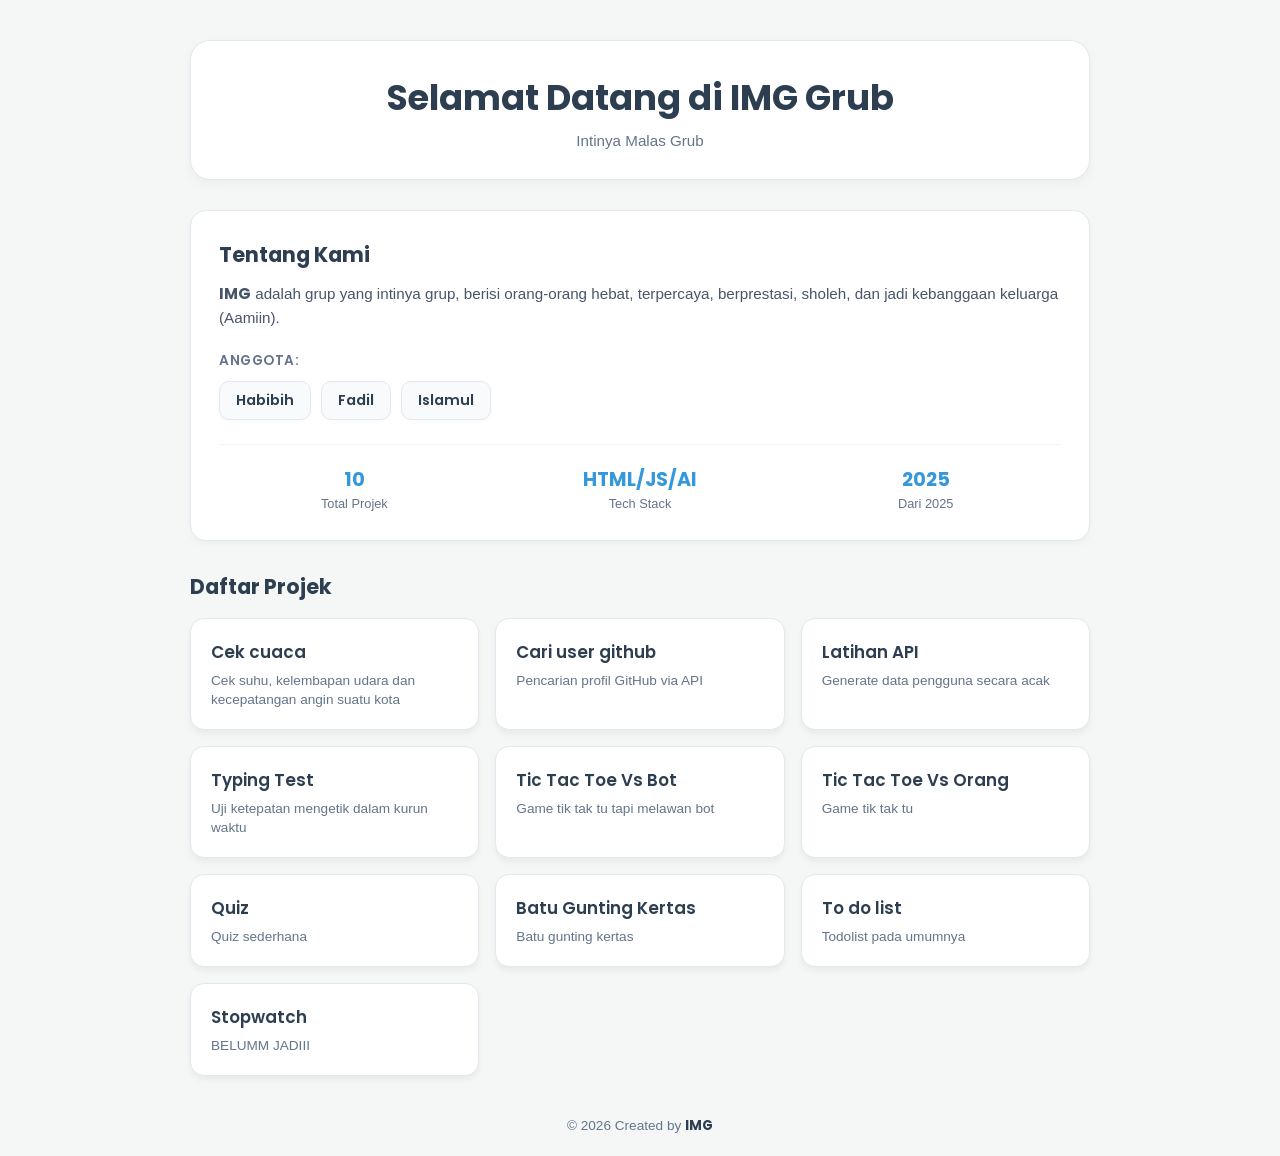
==== commit 324e8607: "ubah halaman utama" ====
--- a/index.html
+++ b/index.html
@@ -4,14 +4,14 @@
     <meta charset="UTF-8">
     <meta name="viewport" content="width=device-width, initial-scale=1.0">
     <link rel="stylesheet" href="style.css">
-    <title>IMG Grub</title>
+    <title>IMG</title>
 </head>
 <body>
     <div class="wrapper">
         
         <!-- Hero Section -->
         <header class="hero">
-            <span class="badge-hero">Showcase Portofolio</span>
+            <!-- <span class="badge-hero">Showcase Portofolio</span> -->
             <h1>Selamat Datang di IMG Grub</h1>
             <p class="subtitle">Intinya Malas Grub</p>
         </header>
